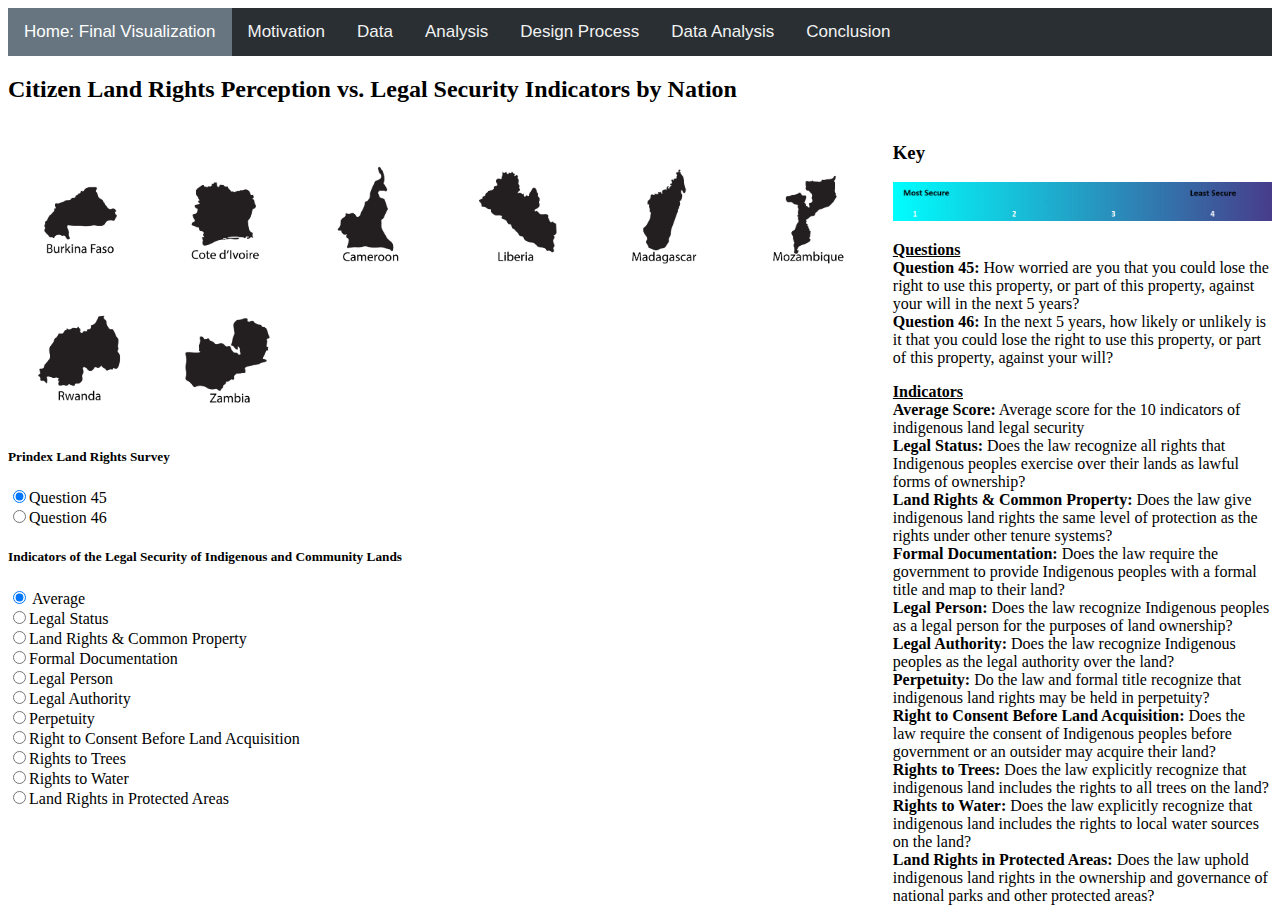
==== index.html @ 5ed0551d "moved color spectrum to top of key" ====
<!DOCTYPE html>
<html>

<head>
  <title> DS 4200 LTRI Visualization </title>
  <link rel="stylesheet" type="text/css" href="countries.css">

  <script src='https://d3js.org/d3.v4.min.js'> </script>
</head>

<body>
  <div class="topnav">
    <a class="active" href="#home">Home: Final Visualization</a>
    <a href="./motivation.html"> Motivation</a>
    <a href="./data.html">Data</a>
    <a href="./task.html">Analysis</a>
    <a href="./designProcess.html">Design Process </a>
    <a href="./dataAnalysis.html">Data Analysis</a>
    <a href="./conclusion.html">Conclusion</a>
  </div>

  <h2>Citizen Land Rights Perception vs. Legal Security Indicators by Nation</h2>




  <div id="violin" class = "violin"></div>
  <script src='violin.js'></script>

<div class = "key">
  <h3> Key </h3>

  <img src = "./LabeledCountries/colorspectrum.PNG"> </img>
  <p>
    <b> <u> Questions </u></b> <br>

    <b>Question 45: </b>How worried are you that you could lose the right to use this property, or part of this property, against your will in the
    next 5 years? <br>

  <b>  Question 46: </b>In the next 5 years, how likely or unlikely is it that you could lose the right to use this property, or part of this property, against your will?
    </p>

    <p>
    <b> <u>Indicators </u> </b> <br>
    <b>Average Score:</b> Average score for the 10 indicators of indigenous land legal security <br>

  <b>  Legal Status: </b> Does the law recognize all rights that Indigenous peoples exercise over their lands as lawful forms of ownership?<br>

  <b>  Land Rights & Common Property: </b>Does the law give indigenous land rights the same level of protection as the rights under other tenure systems?<br>

  <b>  Formal Documentation: </b>Does the law require the government to provide Indigenous peoples with a formal title and map to their land?<br>

  <b>  Legal Person: </b>Does the law recognize Indigenous peoples as a legal person for the purposes of land ownership?<br>

  <b>  Legal Authority: </b>Does the law recognize Indigenous peoples as the legal authority over the land?<br>

  <b>  Perpetuity: </b>Do the law and formal title recognize that indigenous land rights may be held in perpetuity?<br>

  <b>  Right to Consent Before Land Acquisition:</b> Does the law require the consent of Indigenous peoples before government or an outsider may acquire their land?<br>

  <b>  Rights to Trees:</b> Does the law explicitly recognize that indigenous land includes the rights to all trees on the land?<br>

<b>    Rights to Water:</b> Does the law explicitly recognize that indigenous land includes the rights to local water sources on the land?<br>

  <b>  Land Rights in Protected Areas: </b>Does the law uphold indigenous land rights in the ownership and governance of national parks and other protected areas?<br>
    </p>

</div>





  <div bigWrapper style="padding-top: 20px;">

    <div class="sidenav">
      <li><input type="checkbox" class="countryCheck" id="Burkina Faso" />
        <label for="Burkina Faso"><img src="./LabeledCountries/BurkinaFaso.png" /></label>
      </li>
      <li><input type="checkbox" class="countryCheck" id="Cote d'Ivoire" />
        <label for="Cote d'Ivoire"><img src="./LabeledCountries/Coted_Ivoire.png" /></label>
      </li>
      <li><input type="checkbox" class="countryCheck" id="Cameroon" />
        <label for="Cameroon"><img src="./LabeledCountries/Cameroon.png" /></label>
      </li>
      <li><input type="checkbox" class="countryCheck" id="Liberia" />
        <label for="Liberia"><img src="./LabeledCountries/Liberia.png" /></label>
      </li>
      <li><input type="checkbox" class="countryCheck" id="Madagascar" />
        <label for="Madagascar"><img src="./LabeledCountries/Madagascar.png" /></label>
      </li>
      <li><input type="checkbox" class="countryCheck" id="Mozambique" />
        <label for="Mozambique"><img src="./LabeledCountries/Mozambique.png" /></label>
      </li>
      <li><input type="checkbox" class="countryCheck" id="Rwanda" />
        <label for="Rwanda"><img src="./LabeledCountries/Rwanda.png" /></label>
      </li>
      <li><input type="checkbox" class="countryCheck" id="Zambia" />
        <label for="Zambia"><img src="./LabeledCountries/Zambia.png" /></label>
      </li>

    </div>

    <div id='questionBox'>
      <h5>Prindex Land Rights Survey</h5>
      <form id="questions">
        <input type='radio' id="q45" name="mode" checked>Question 45<br>
        <input type='radio' id="q46" name="mode">Question 46<br>
      </form>
    </div>

  </div>

  <!-- content -->
  <div id='indicatorBox'>
    <h5>Indicators of the Legal Security of Indigenous and Community Lands</h5>
    <form id="indicators">
      <input type='radio' id="Avg_Scr" name="mode" checked> Average<br>
      <input type='radio' id="I1_Scr" name="mode">Legal Status<br>
      <input type='radio' id="I2_Scr" name="mode">Land Rights & Common Property<br>
      <input type='radio' id="I3_Scr" name="mode">Formal Documentation<br>
      <input type='radio' id="I4_Scr" name="mode">Legal Person<br>
      <input type='radio' id="I5_Scr" name="mode">Legal Authority<br>
      <input type='radio' id="I6_Scr" name="mode">Perpetuity<br>
      <input type='radio' id="I7_Scr" name="mode">Right to Consent Before Land Acquisition<br>
      <input type='radio' id="I8_Scr" name="mode">Rights to Trees<br>
      <input type='radio' id="I9_Scr" name="mode">Rights to Water<br>
      <input type='radio' id="I10_Scr" name="mode">Land Rights in Protected Areas<br><br>
    </form>
  </div>

  </div>



</body>

</html>
---- countries.css ----
/* Some CSS inspired by: https://stackoverflow.com/questions/30663562/use-images-like-checkboxes */

.topnav {
  background-color: #292F33;
  overflow: hidden;
}

.topnav a {
  float: left;
  color: #f2f2f2;
  font-family: sans-serif;
  text-align: center;
  padding: 14px 16px;
  text-decoration: none;
  font-size: 17px;
}

.topnav a:hover {
  background-color: #CCD6DD;
  color: black;
}

.topnav a.active {
  background-color: #66757F;
  color: white;
}

.indicatorBox {
  width: 40%;
}

.questionBox {
  width: 40%;
}

.sidenav ul {
  list-style-type: none;
}

.sidenav li {
  display: inline-block;
}

.sidenav .countryCheck {
  display: none;
}

.sidenav label {
  border: 1px solid #fff;
  padding: 10px;
  display: block;
  position: relative;
  margin: 10px;
  cursor: pointer;
}

.sidenav label:before {
  background-color: white;
  color: white;
  content: " ";
  display: block;
  border-radius: 50%;
  border: 1px solid grey;
  position: absolute;
  top: -5px;
  left: -5px;
  width: 25px;
  height: 25px;
  text-align: center;
  line-height: 28px;
  transition-duration: 0.4s;
  transform: scale(0);
}

.sidenav label img {
  height: 100px;
  width: 100px;
  transition-duration: 0.2s;
  transform-origin: 50% 50%;
  vertical-align: top;
}

:checked + label {
  border-color: #ddd;
}

:checked + label:before {
  content: "✓";
  background-color: grey;
  transform: scale(1);
}


.key img {
  width: 100%;
}

.key {
  float: right;
  width: 30%;
  height: 550px;
}

.violin {
  float: left;
}



:checked + label img {
  transform: scale(0.9);
  box-shadow: 0 0 5px #333;
  z-index: -1;
}
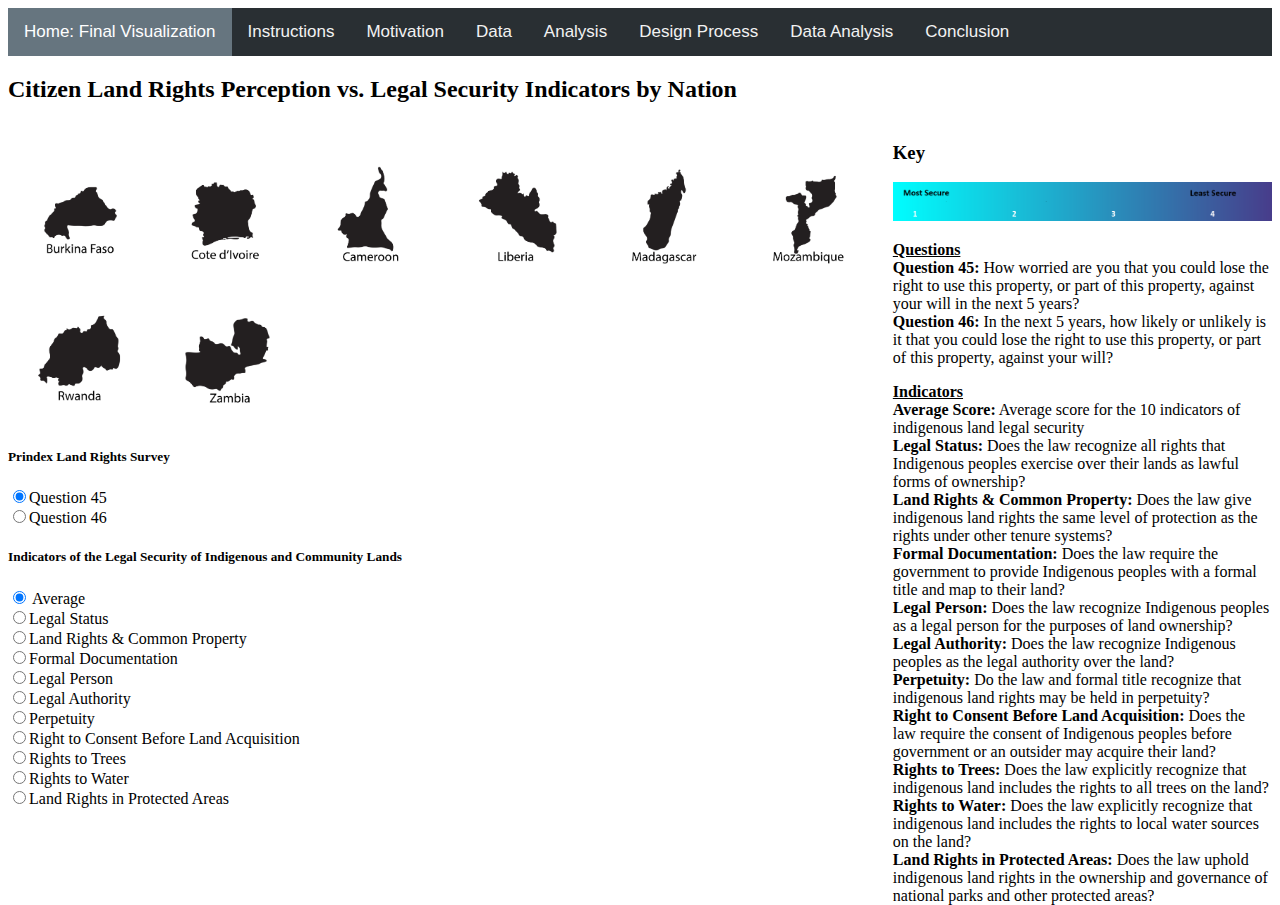
==== commit 3c859959: "adding instructions top nav" ====
--- a/index.html
+++ b/index.html
@@ -11,6 +11,7 @@
 <body>
   <div class="topnav">
     <a class="active" href="#home">Home: Final Visualization</a>
+    <a href="./instructions.html"> Instructions </a>
     <a href="./motivation.html"> Motivation</a>
     <a href="./data.html">Data</a>
     <a href="./task.html">Analysis</a>
@@ -29,8 +30,9 @@
 
 <div class = "key">
   <h3> Key </h3>
+  <img src = "./LabeledCountries/colorspectrum.PNG"> </img>
+  
 
-  <img src = "./LabeledCountries/colorspectrum.PNG"> </img>
   <p>
     <b> <u> Questions </u></b> <br>
 
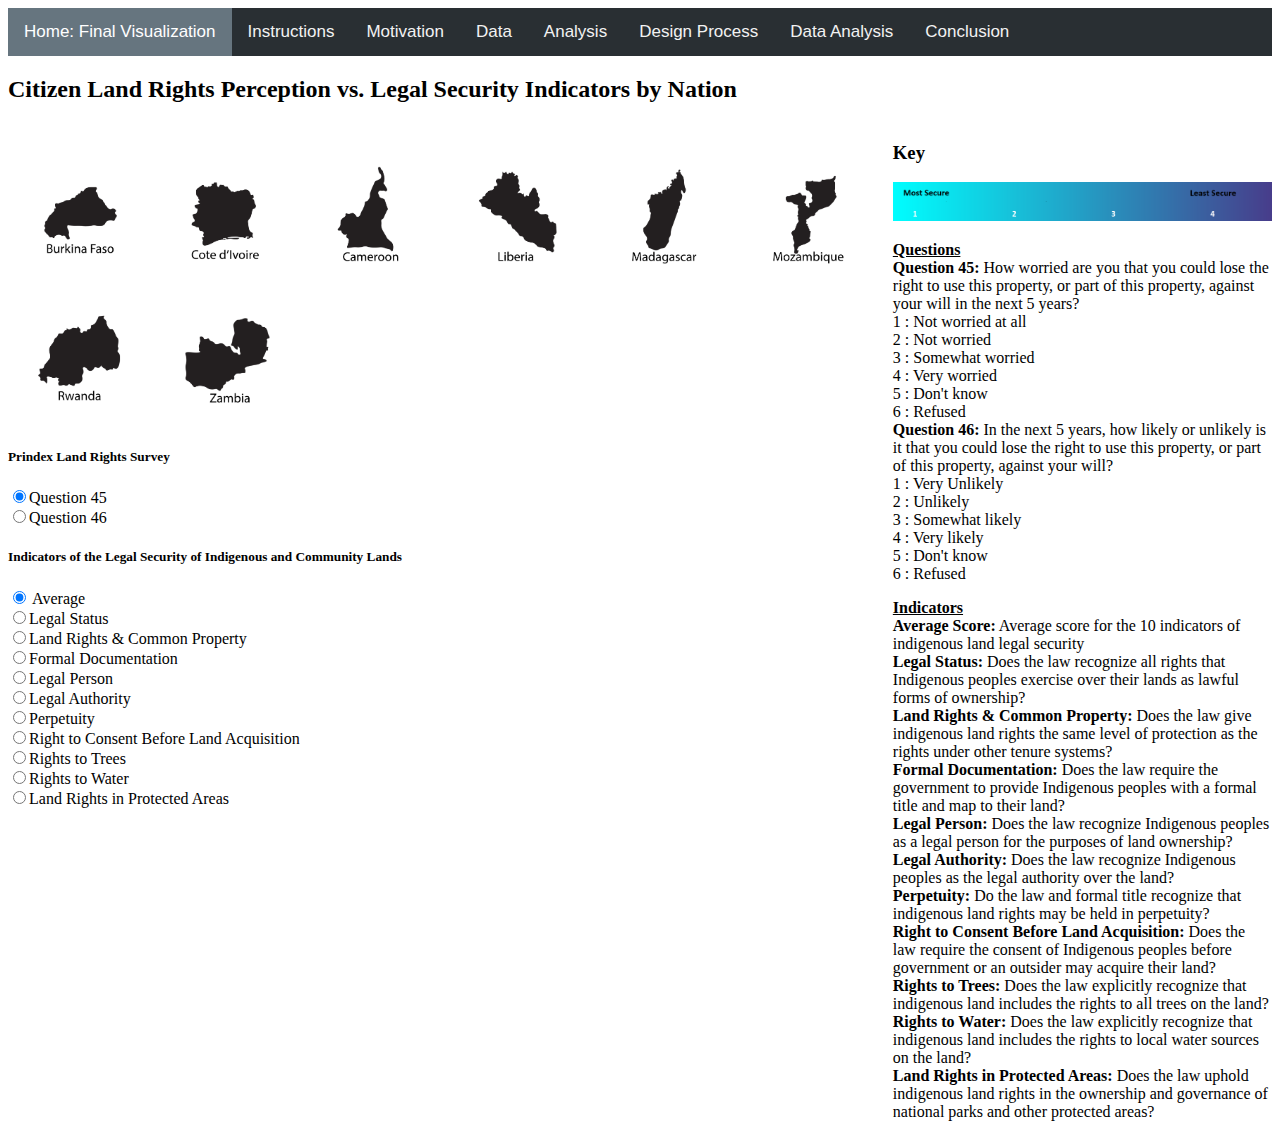
==== commit 6b021350: "add responses meaning to questions in the key" ====
--- a/index.html
+++ b/index.html
@@ -36,12 +36,23 @@
   <p>
     <b> <u> Questions </u></b> <br>
 
-    <b>Question 45: </b>How worried are you that you could lose the right to use this property, or part of this property, against your will in the
-    next 5 years? <br>
+    <b>Question 45: </b>How worried are you that you could lose the right to use this property, or part of this property, against your will in the next 5 years? <br>
+    1 : Not worried at all <br>
+    2 : Not worried<br>
+    3 : Somewhat worried<br>
+    4 : Very worried<br>
+    5 : Don't know<br>
+    6 : Refused<br>
 
-  <b>  Question 46: </b>In the next 5 years, how likely or unlikely is it that you could lose the right to use this property, or part of this property, against your will?
+  <b>  Question 46: </b>In the next 5 years, how likely or unlikely is it that you could lose the right to use this property, or part of this property, against your will? <br>
+    
+    1 : Very Unlikely<br>
+    2 : Unlikely<br>
+    3 : Somewhat likely<br>
+    4 : Very likely<br>
+    5 : Don't know<br>
+    6 : Refused<br>
     </p>
-
     <p>
     <b> <u>Indicators </u> </b> <br>
     <b>Average Score:</b> Average score for the 10 indicators of indigenous land legal security <br>
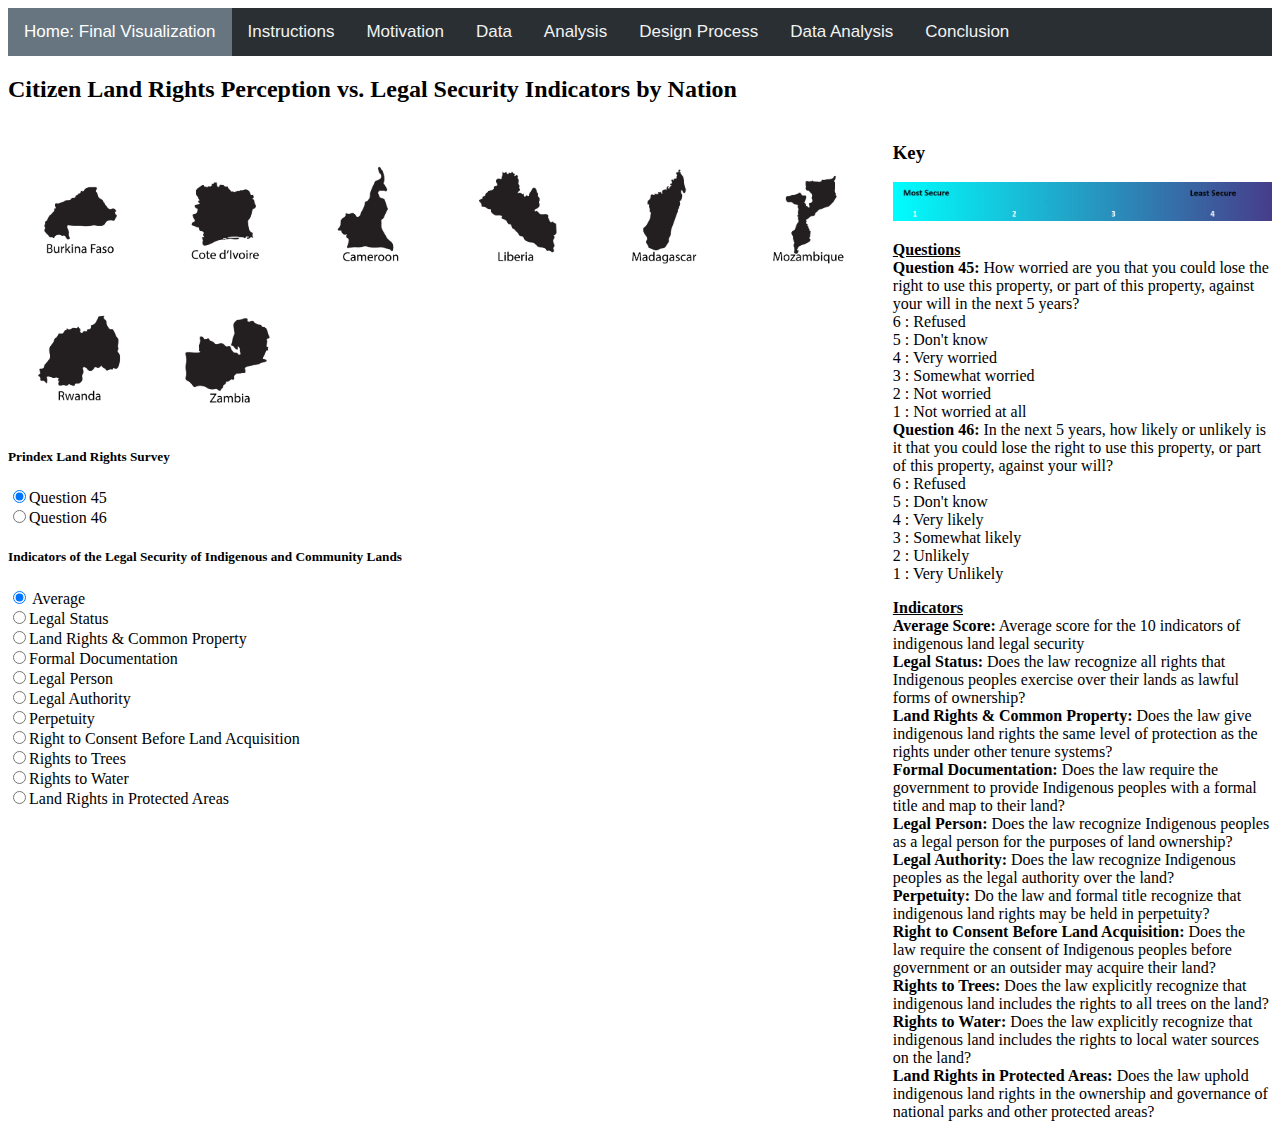
==== commit 6d0c7e46: "reversed scale order" ====
--- a/index.html
+++ b/index.html
@@ -25,60 +25,71 @@
 
 
 
-  <div id="violin" class = "violin"></div>
+  <div id="violin" class="violin"></div>
   <script src='violin.js'></script>
 
-<div class = "key">
-  <h3> Key </h3>
-  <img src = "./LabeledCountries/colorspectrum.PNG"> </img>
-  
+  <div class="key">
+    <h3> Key </h3>
+    <img src="./LabeledCountries/colorspectrum.PNG"> </img>
 
-  <p>
-    <b> <u> Questions </u></b> <br>
 
-    <b>Question 45: </b>How worried are you that you could lose the right to use this property, or part of this property, against your will in the next 5 years? <br>
-    1 : Not worried at all <br>
-    2 : Not worried<br>
-    3 : Somewhat worried<br>
-    4 : Very worried<br>
-    5 : Don't know<br>
-    6 : Refused<br>
+    <p>
+      <b> <u> Questions </u></b> <br>
 
-  <b>  Question 46: </b>In the next 5 years, how likely or unlikely is it that you could lose the right to use this property, or part of this property, against your will? <br>
-    
-    1 : Very Unlikely<br>
-    2 : Unlikely<br>
-    3 : Somewhat likely<br>
-    4 : Very likely<br>
-    5 : Don't know<br>
-    6 : Refused<br>
+      <b>Question 45: </b>How worried are you that you could lose the right to use this property, or part of this
+      property, against your will in the next 5 years? <br>
+      6 : Refused<br>
+      5 : Don't know<br>
+      4 : Very worried<br>
+      3 : Somewhat worried<br>
+      2 : Not worried<br>
+      1 : Not worried at all <br>
+
+      <b> Question 46: </b>In the next 5 years, how likely or unlikely is it that you could lose the right to use this
+      property, or part of this property, against your will? <br>
+
+      6 : Refused<br>
+      5 : Don't know<br>
+      4 : Very likely<br>
+      3 : Somewhat likely<br>
+      2 : Unlikely<br>
+      1 : Very Unlikely<br>
     </p>
     <p>
-    <b> <u>Indicators </u> </b> <br>
-    <b>Average Score:</b> Average score for the 10 indicators of indigenous land legal security <br>
+      <b> <u>Indicators </u> </b> <br>
+      <b>Average Score:</b> Average score for the 10 indicators of indigenous land legal security <br>
 
-  <b>  Legal Status: </b> Does the law recognize all rights that Indigenous peoples exercise over their lands as lawful forms of ownership?<br>
+      <b> Legal Status: </b> Does the law recognize all rights that Indigenous peoples exercise over their lands as
+      lawful forms of ownership?<br>
 
-  <b>  Land Rights & Common Property: </b>Does the law give indigenous land rights the same level of protection as the rights under other tenure systems?<br>
+      <b> Land Rights & Common Property: </b>Does the law give indigenous land rights the same level of protection as
+      the rights under other tenure systems?<br>
 
-  <b>  Formal Documentation: </b>Does the law require the government to provide Indigenous peoples with a formal title and map to their land?<br>
+      <b> Formal Documentation: </b>Does the law require the government to provide Indigenous peoples with a formal
+      title and map to their land?<br>
 
-  <b>  Legal Person: </b>Does the law recognize Indigenous peoples as a legal person for the purposes of land ownership?<br>
+      <b> Legal Person: </b>Does the law recognize Indigenous peoples as a legal person for the purposes of land
+      ownership?<br>
 
-  <b>  Legal Authority: </b>Does the law recognize Indigenous peoples as the legal authority over the land?<br>
+      <b> Legal Authority: </b>Does the law recognize Indigenous peoples as the legal authority over the land?<br>
 
-  <b>  Perpetuity: </b>Do the law and formal title recognize that indigenous land rights may be held in perpetuity?<br>
+      <b> Perpetuity: </b>Do the law and formal title recognize that indigenous land rights may be held in
+      perpetuity?<br>
 
-  <b>  Right to Consent Before Land Acquisition:</b> Does the law require the consent of Indigenous peoples before government or an outsider may acquire their land?<br>
+      <b> Right to Consent Before Land Acquisition:</b> Does the law require the consent of Indigenous peoples before
+      government or an outsider may acquire their land?<br>
 
-  <b>  Rights to Trees:</b> Does the law explicitly recognize that indigenous land includes the rights to all trees on the land?<br>
+      <b> Rights to Trees:</b> Does the law explicitly recognize that indigenous land includes the rights to all trees
+      on the land?<br>
 
-<b>    Rights to Water:</b> Does the law explicitly recognize that indigenous land includes the rights to local water sources on the land?<br>
+      <b> Rights to Water:</b> Does the law explicitly recognize that indigenous land includes the rights to local water
+      sources on the land?<br>
 
-  <b>  Land Rights in Protected Areas: </b>Does the law uphold indigenous land rights in the ownership and governance of national parks and other protected areas?<br>
+      <b> Land Rights in Protected Areas: </b>Does the law uphold indigenous land rights in the ownership and governance
+      of national parks and other protected areas?<br>
     </p>
 
-</div>
+  </div>
 
 
 
@@ -148,4 +159,4 @@
 
 </body>
 
-</html>
+</html>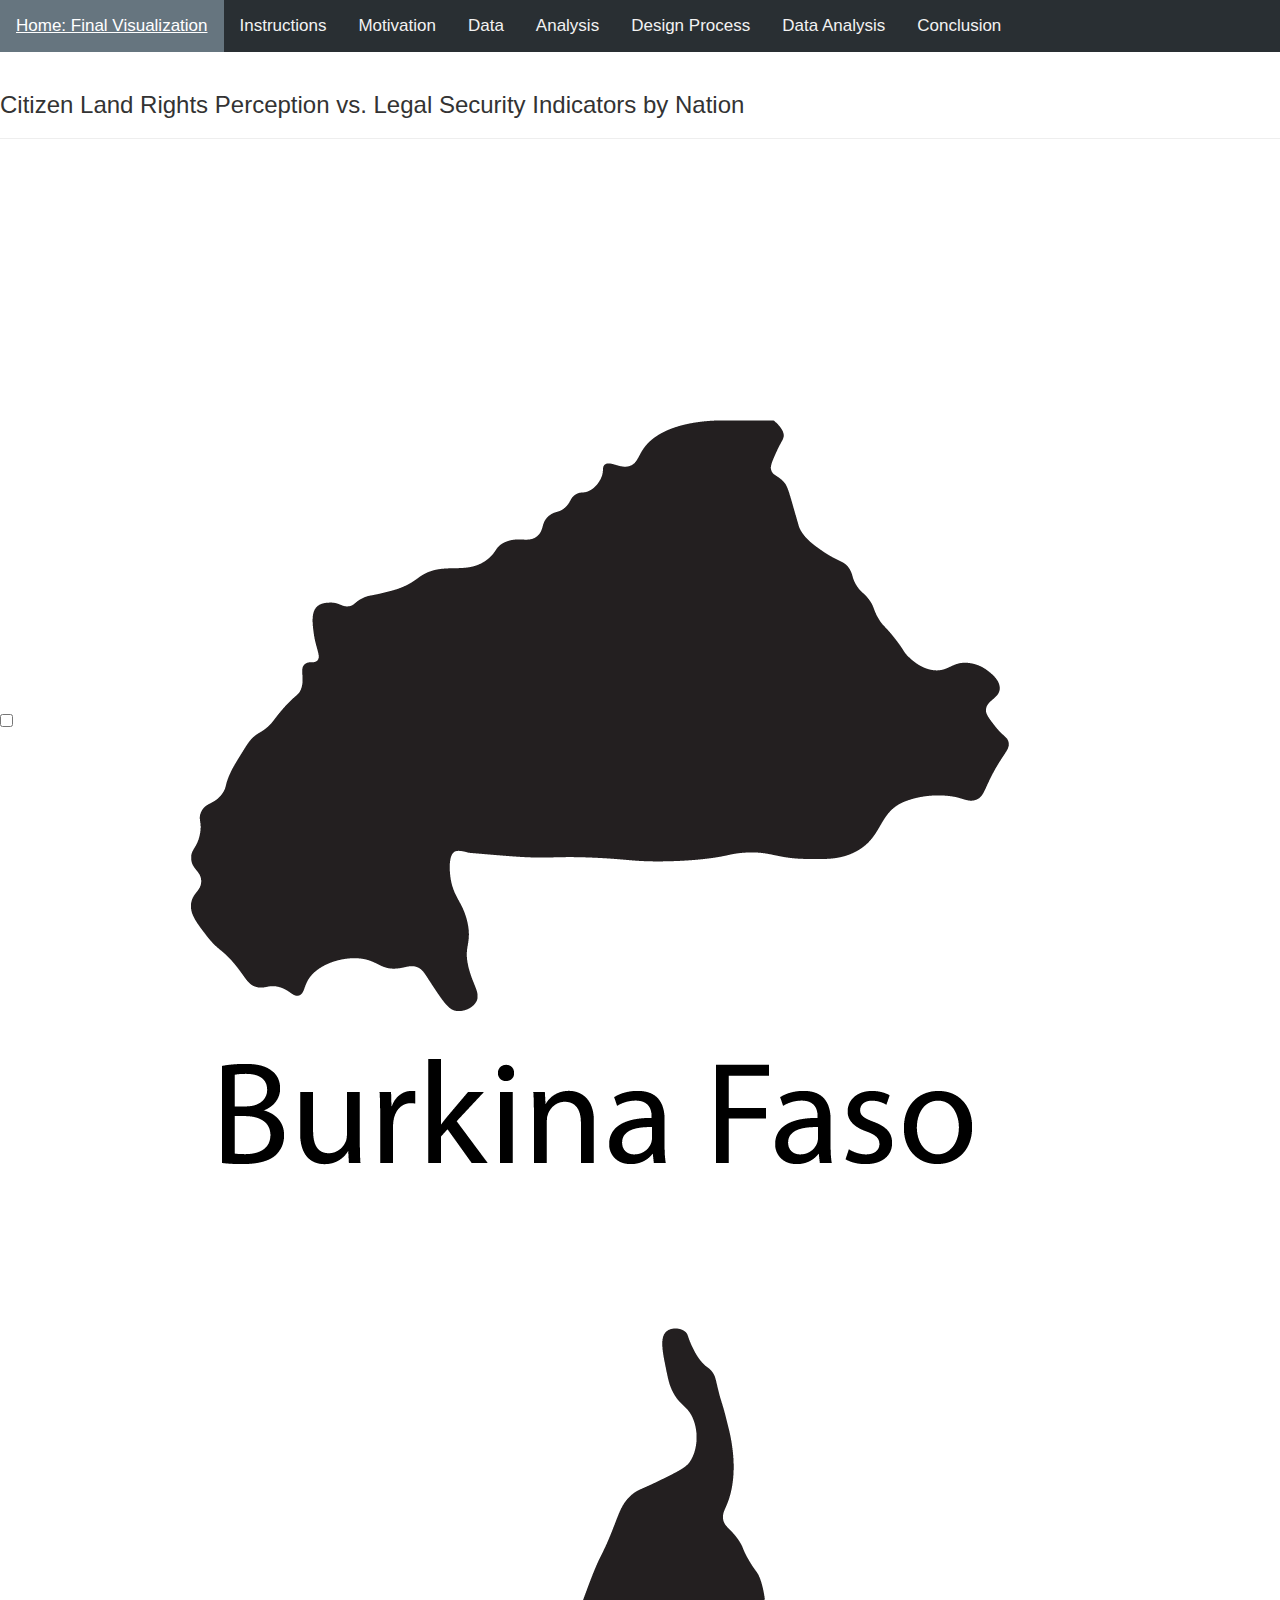
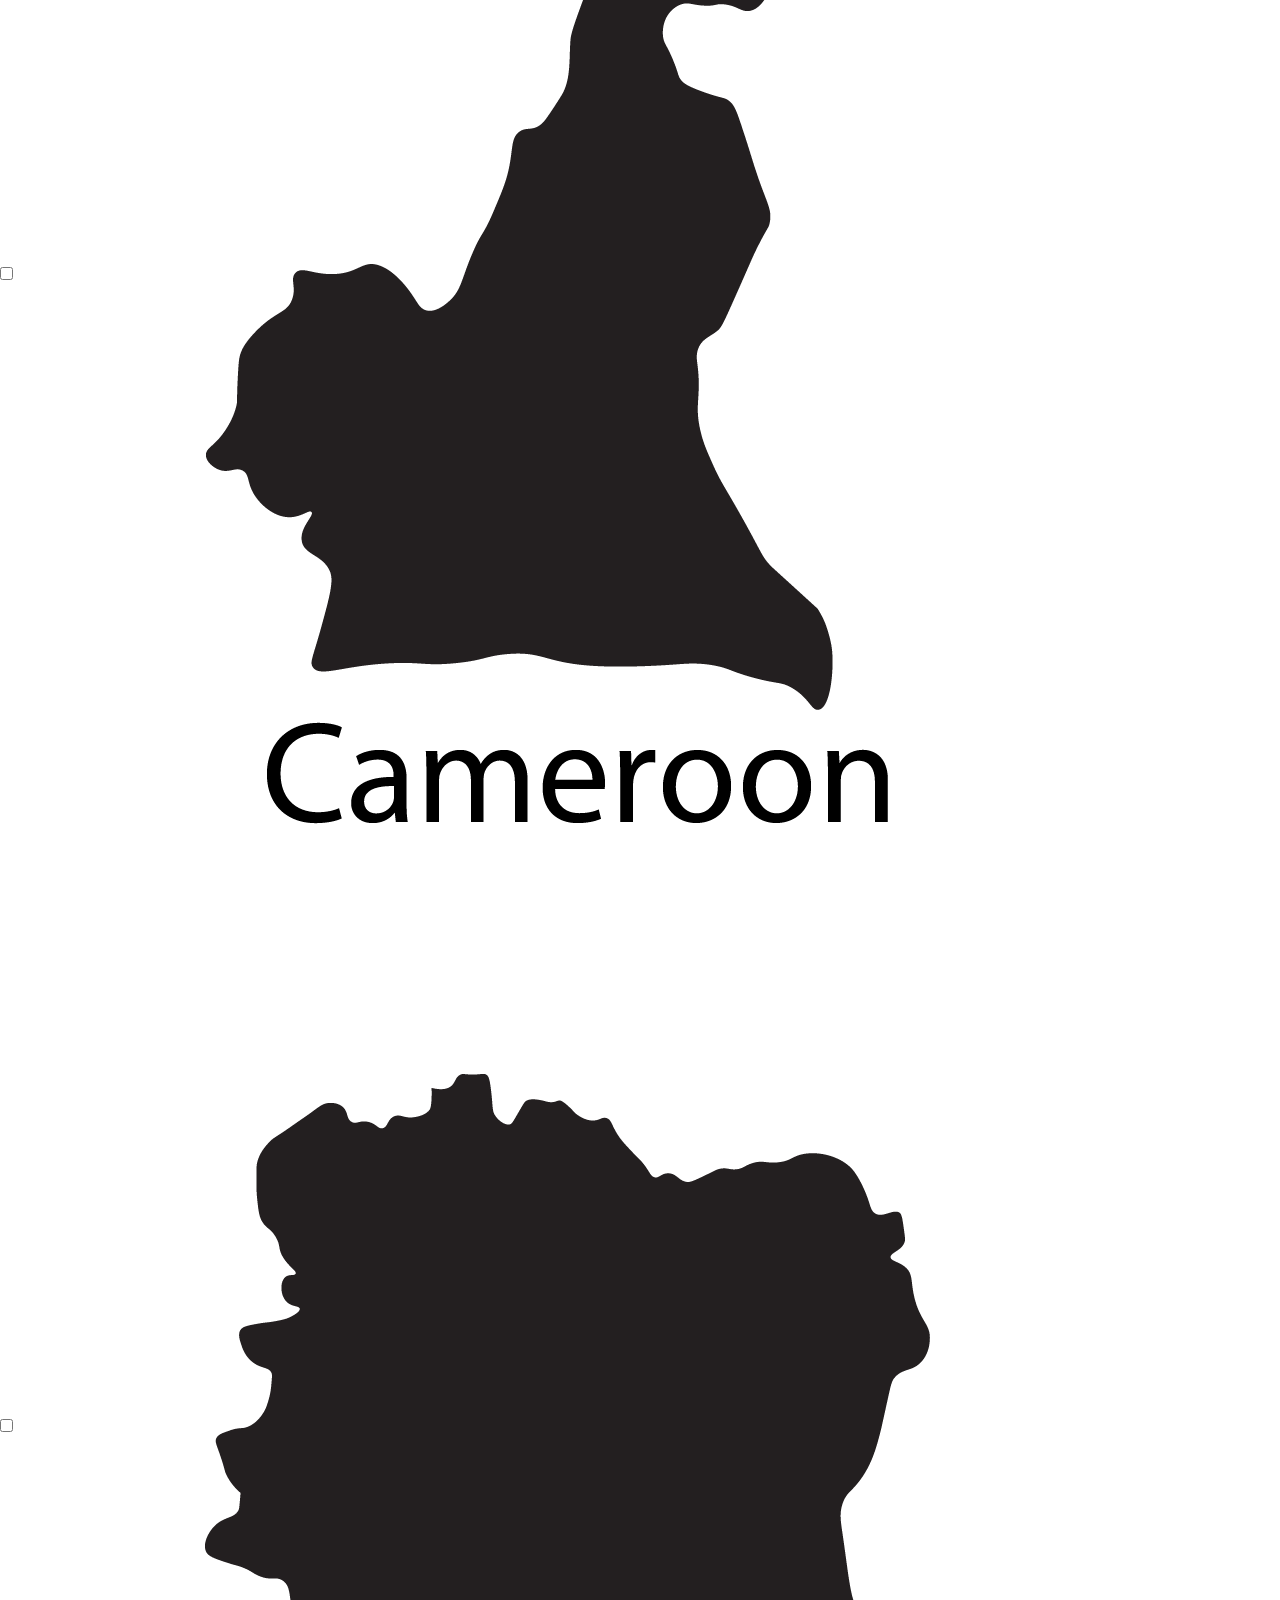
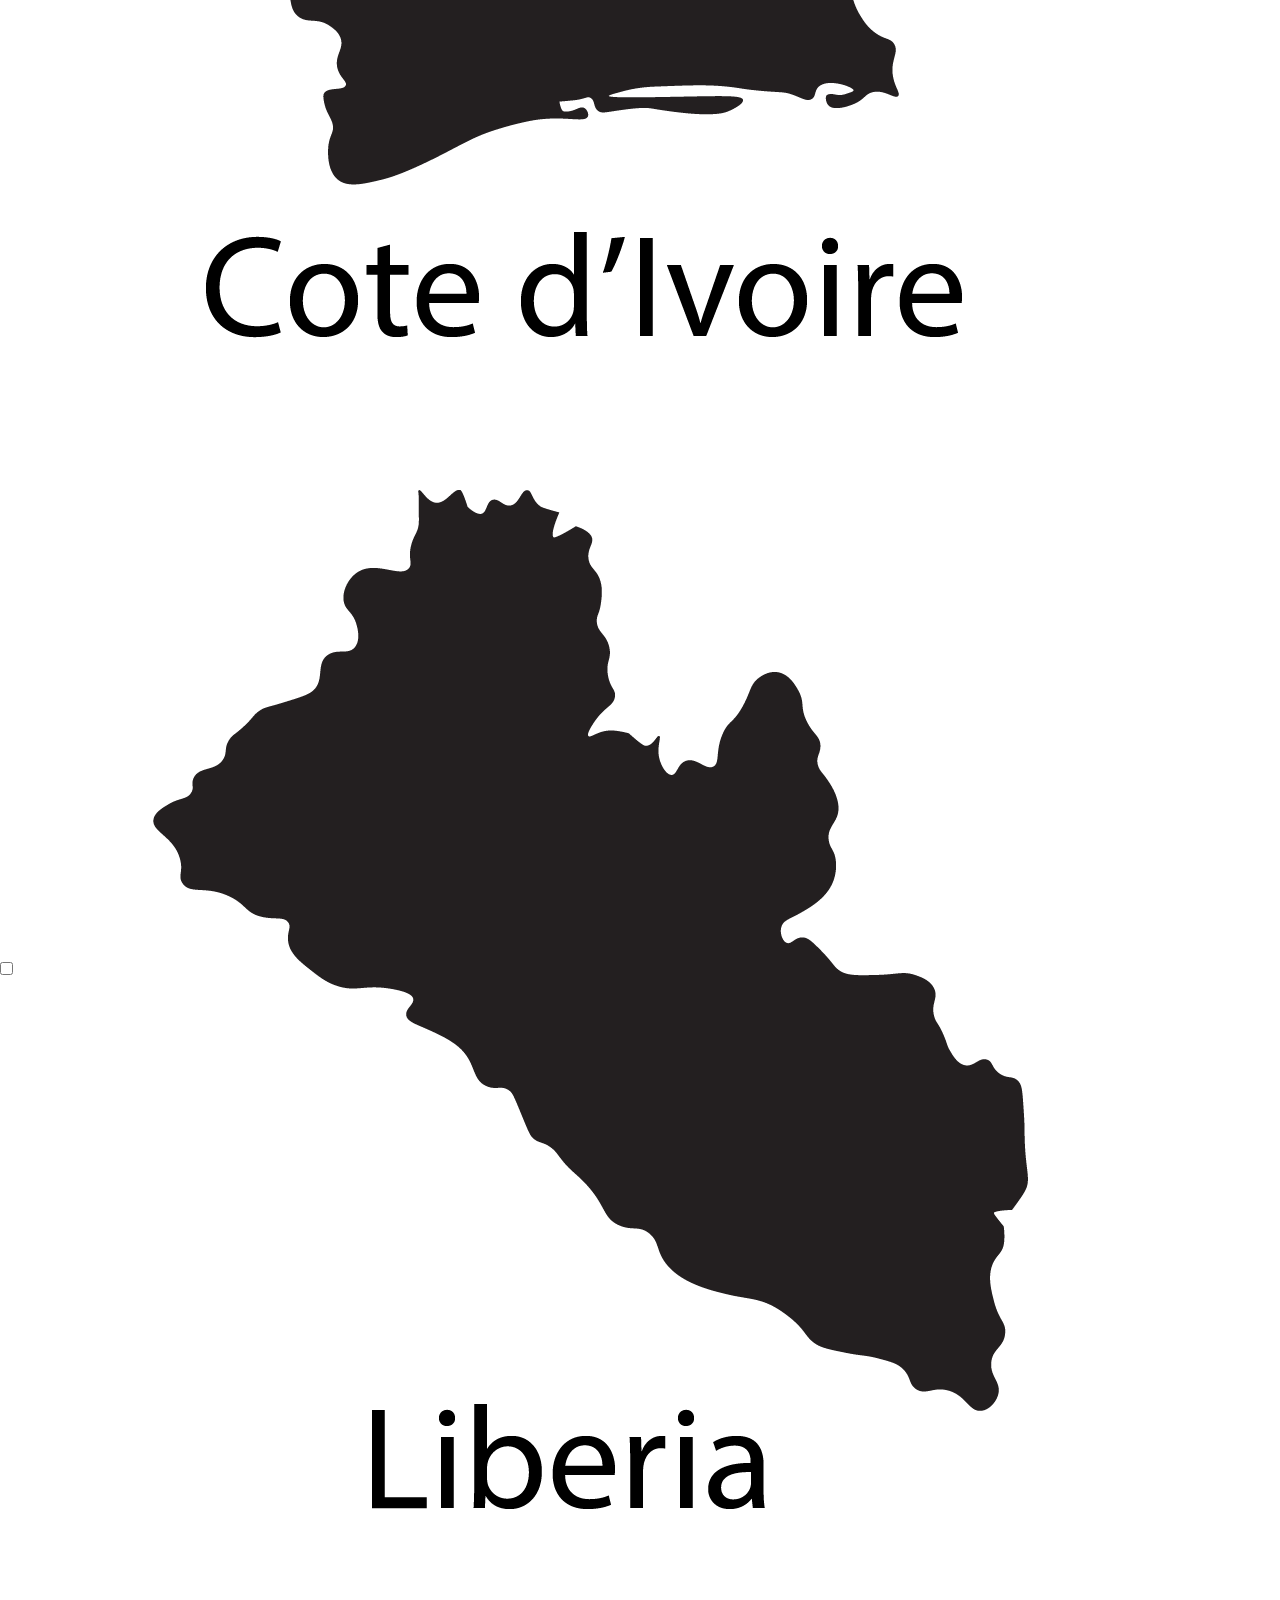
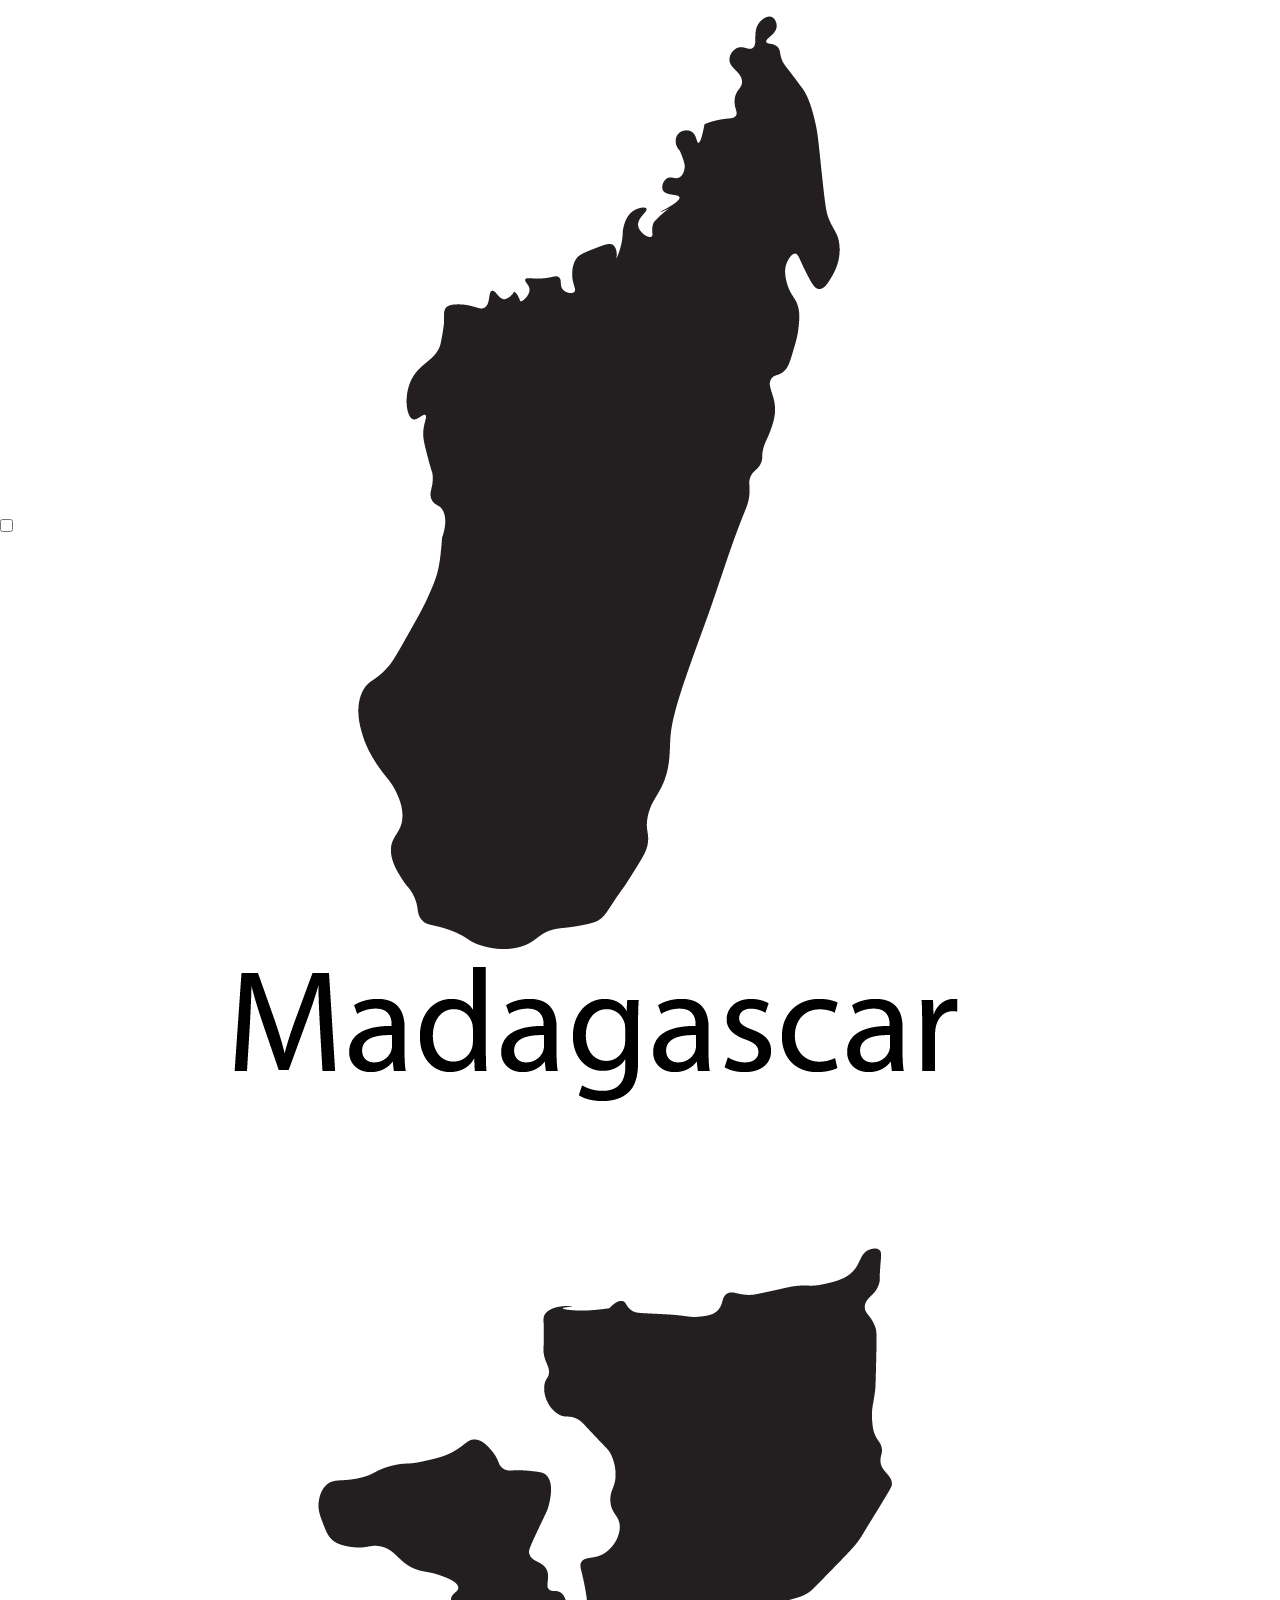
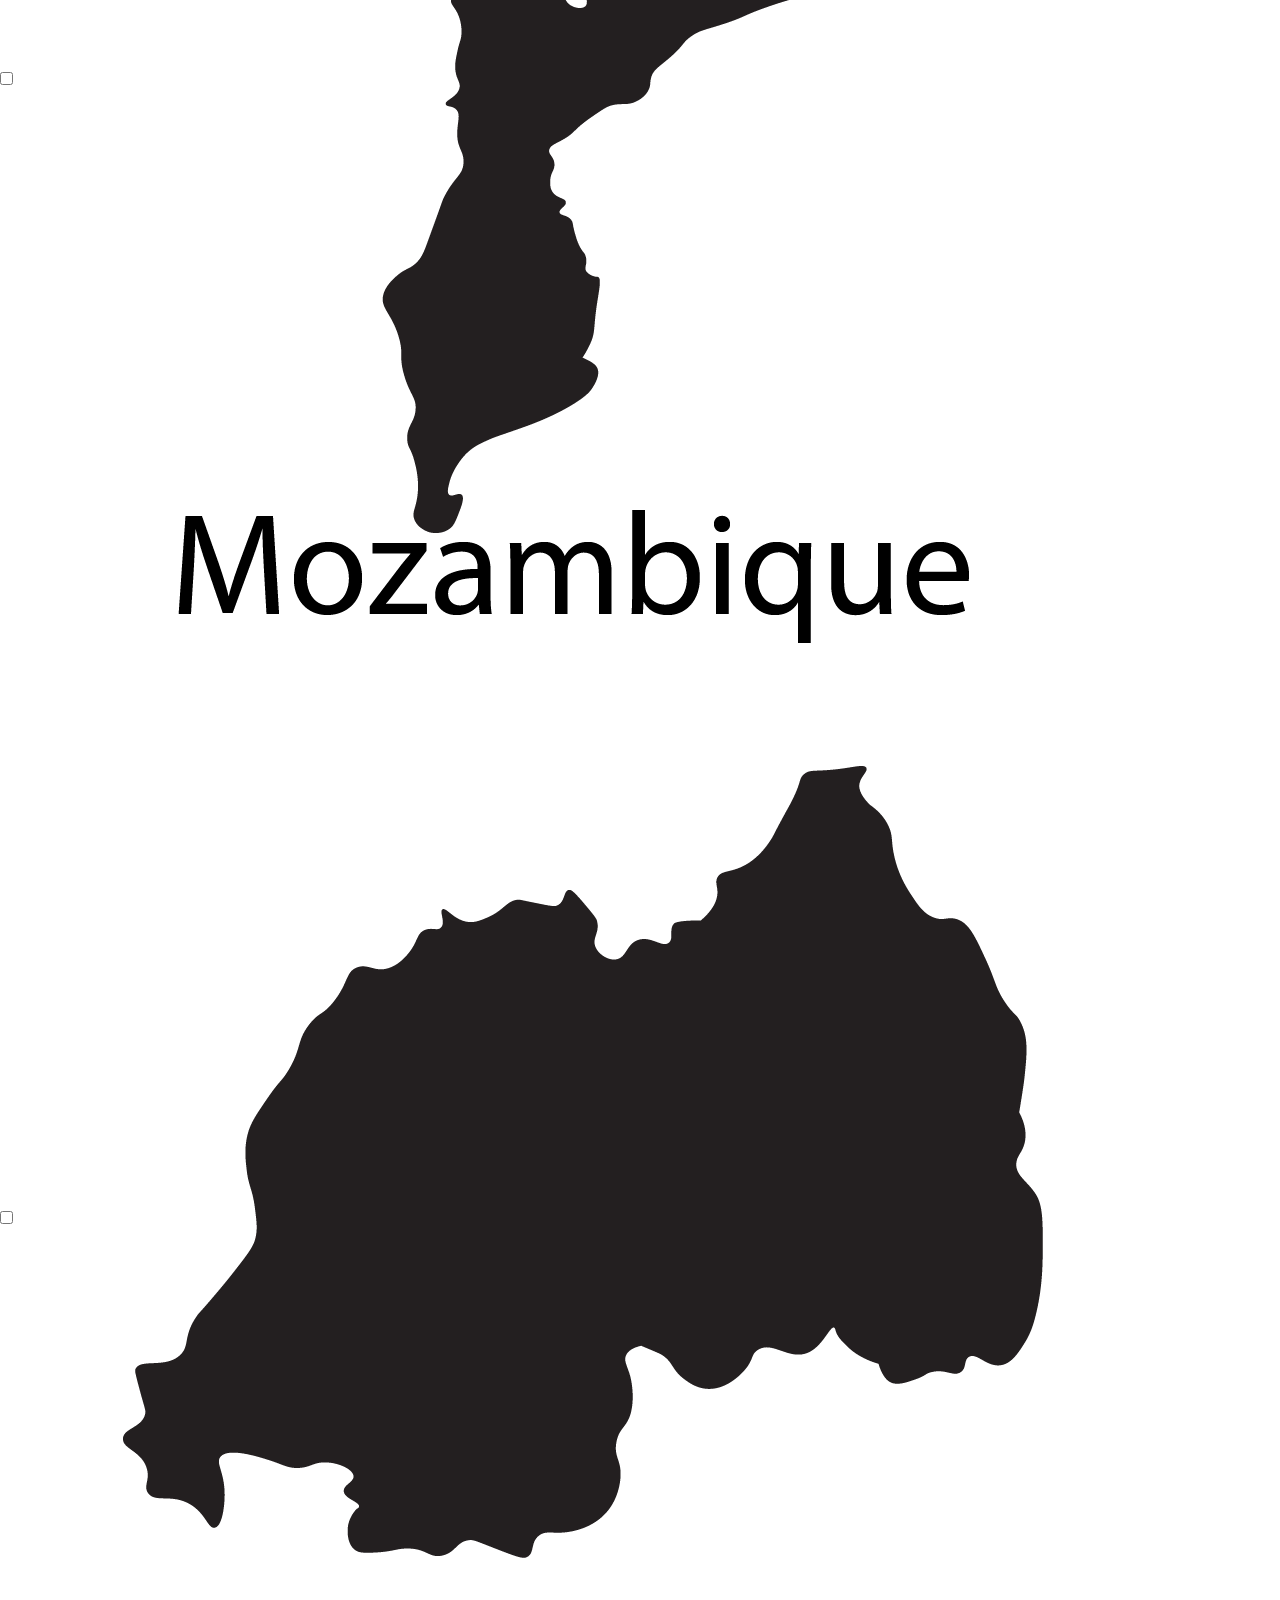
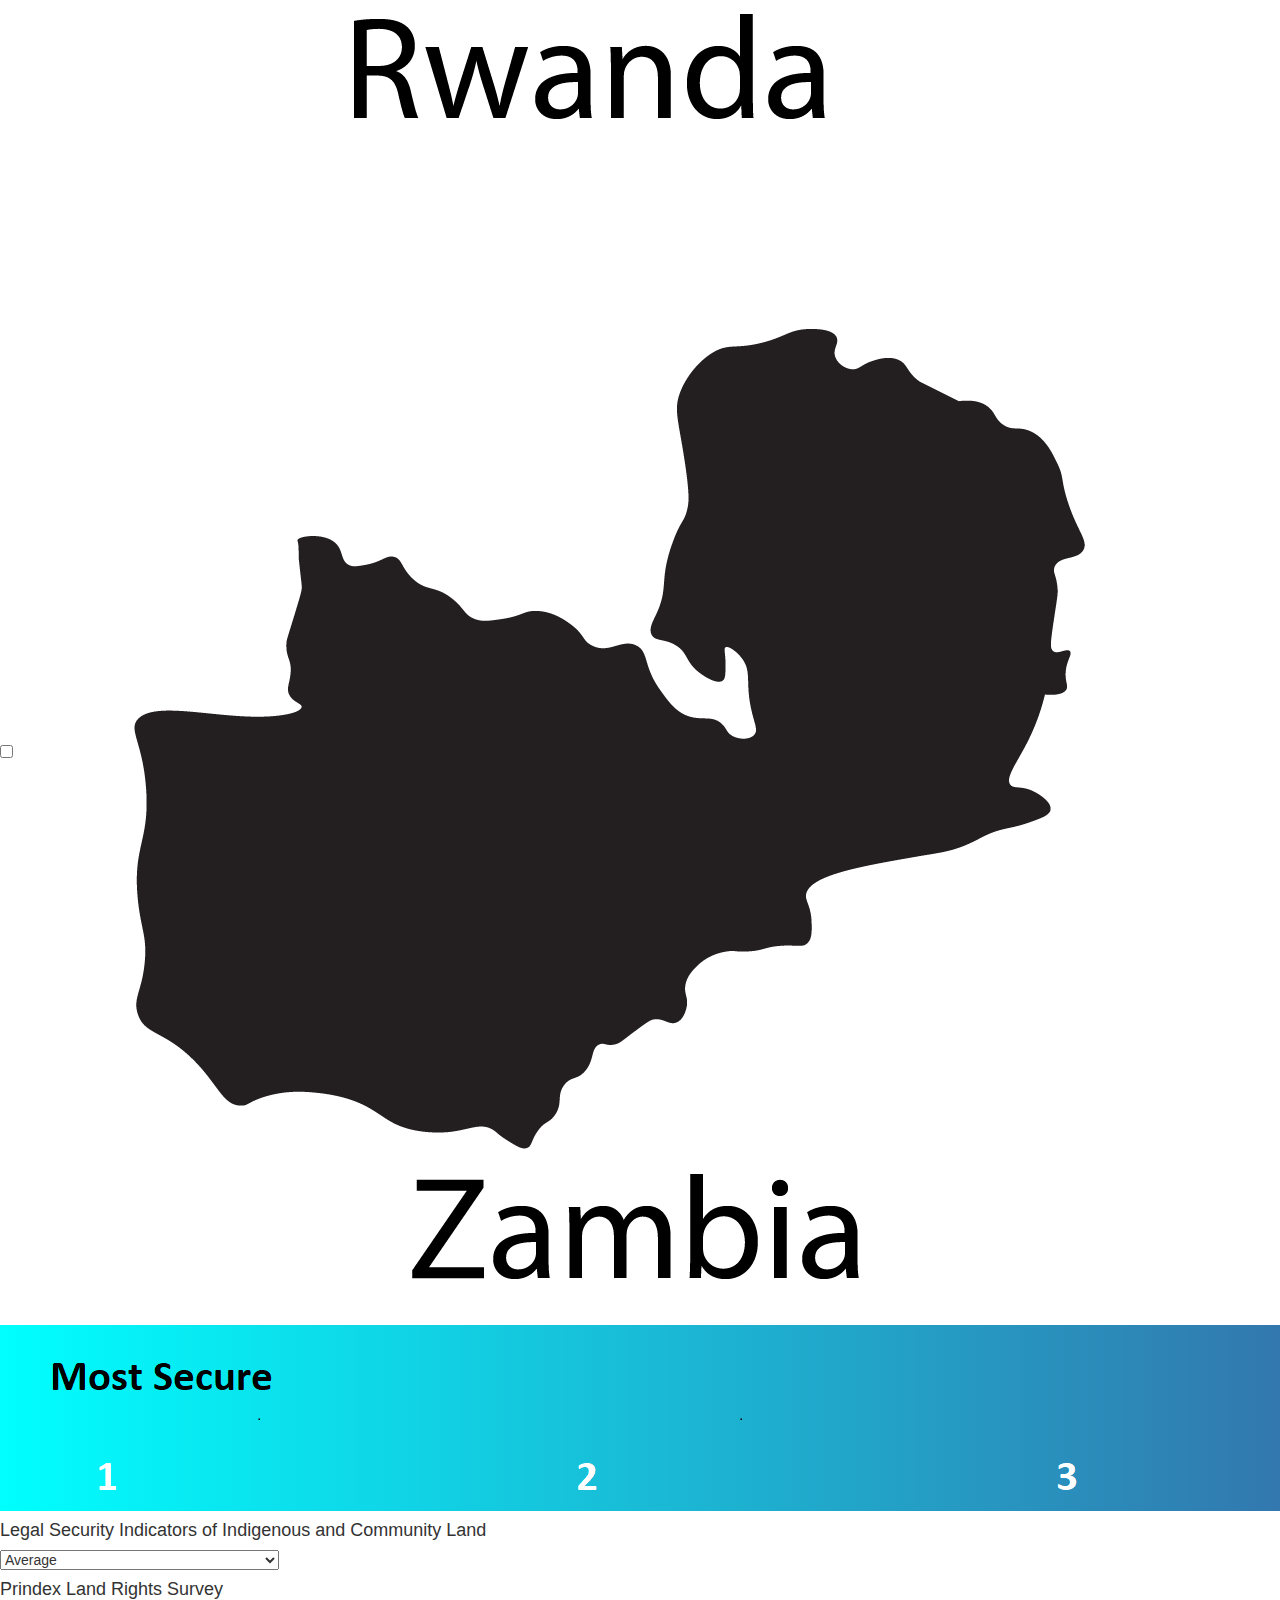
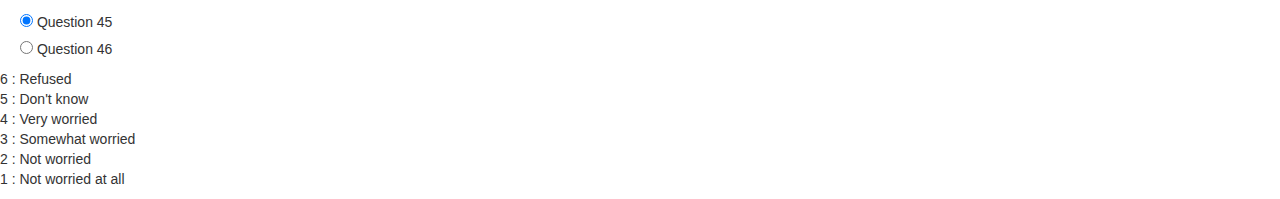
==== commit 290eac0d: "added bootstrap to project, dropdown menu for indicator selection" ====
--- a/index.html
+++ b/index.html
@@ -3,8 +3,18 @@
 
 <head>
   <title> DS 4200 LTRI Visualization </title>
+  <!-- CSS -->
   <link rel="stylesheet" type="text/css" href="countries.css">
+  <link rel="stylesheet" href="https://maxcdn.bootstrapcdn.com/bootstrap/3.4.0/css/bootstrap.min.css">
 
+  <!-- jQuery library -->
+  <script src="https://ajax.googleapis.com/ajax/libs/jquery/3.3.1/jquery.min.js"></script>
+  <!-- Popper JS -->
+  <script src="https://cdnjs.cloudflare.com/ajax/libs/popper.js/1.14.7/umd/popper.min.js"></script>
+  <!-- Latest compiled JavaScript -->
+  <script src="https://maxcdn.bootstrapcdn.com/bootstrap/4.3.1/js/bootstrap.min.js"></script>
+
+  <!-- D3 dependency -->
   <script src='https://d3js.org/d3.v4.min.js'> </script>
 </head>
 
@@ -20,92 +30,23 @@
     <a href="./conclusion.html">Conclusion</a>
   </div>
 
-  <h2>Citizen Land Rights Perception vs. Legal Security Indicators by Nation</h2>
-
-
-
-
-  <div id="violin" class="violin"></div>
-  <script src='violin.js'></script>
-
-  <div class="key">
-    <h3> Key </h3>
-    <img src="./LabeledCountries/colorspectrum.PNG"> </img>
-
-
-    <p>
-      <b> <u> Questions </u></b> <br>
-
-      <b>Question 45: </b>How worried are you that you could lose the right to use this property, or part of this
-      property, against your will in the next 5 years? <br>
-      6 : Refused<br>
-      5 : Don't know<br>
-      4 : Very worried<br>
-      3 : Somewhat worried<br>
-      2 : Not worried<br>
-      1 : Not worried at all <br>
-
-      <b> Question 46: </b>In the next 5 years, how likely or unlikely is it that you could lose the right to use this
-      property, or part of this property, against your will? <br>
-
-      6 : Refused<br>
-      5 : Don't know<br>
-      4 : Very likely<br>
-      3 : Somewhat likely<br>
-      2 : Unlikely<br>
-      1 : Very Unlikely<br>
-    </p>
-    <p>
-      <b> <u>Indicators </u> </b> <br>
-      <b>Average Score:</b> Average score for the 10 indicators of indigenous land legal security <br>
-
-      <b> Legal Status: </b> Does the law recognize all rights that Indigenous peoples exercise over their lands as
-      lawful forms of ownership?<br>
-
-      <b> Land Rights & Common Property: </b>Does the law give indigenous land rights the same level of protection as
-      the rights under other tenure systems?<br>
-
-      <b> Formal Documentation: </b>Does the law require the government to provide Indigenous peoples with a formal
-      title and map to their land?<br>
-
-      <b> Legal Person: </b>Does the law recognize Indigenous peoples as a legal person for the purposes of land
-      ownership?<br>
-
-      <b> Legal Authority: </b>Does the law recognize Indigenous peoples as the legal authority over the land?<br>
-
-      <b> Perpetuity: </b>Do the law and formal title recognize that indigenous land rights may be held in
-      perpetuity?<br>
-
-      <b> Right to Consent Before Land Acquisition:</b> Does the law require the consent of Indigenous peoples before
-      government or an outsider may acquire their land?<br>
-
-      <b> Rights to Trees:</b> Does the law explicitly recognize that indigenous land includes the rights to all trees
-      on the land?<br>
-
-      <b> Rights to Water:</b> Does the law explicitly recognize that indigenous land includes the rights to local water
-      sources on the land?<br>
-
-      <b> Land Rights in Protected Areas: </b>Does the law uphold indigenous land rights in the ownership and governance
-      of national parks and other protected areas?<br>
-    </p>
-
+  <div class="page-header">
+    <h3>Citizen Land Rights Perception vs. Legal Security Indicators by Nation</h3>
   </div>
 
+  <div class="countryViz">
+    <div id="violin" class="violin"></div>
+    <script src='violin.js'></script>
 
-
-
-
-  <div bigWrapper style="padding-top: 20px;">
-
-    <div class="sidenav">
+    <div class="countrynav">
       <li><input type="checkbox" class="countryCheck" id="Burkina Faso" />
         <label for="Burkina Faso"><img src="./LabeledCountries/BurkinaFaso.png" /></label>
       </li>
+      <li><input type="checkbox" class="countryCheck" id="Cameroon" />
+        <label for="Cameroon"><img src="./LabeledCountries/Cameroon.png" /></label>
+      </li>
       <li><input type="checkbox" class="countryCheck" id="Cote d'Ivoire" />
         <label for="Cote d'Ivoire"><img src="./LabeledCountries/Coted_Ivoire.png" /></label>
-      </li>
-      <li><input type="checkbox" class="countryCheck" id="Cameroon" />
-        <label for="Cameroon"><img src="./LabeledCountries/Cameroon.png" /></label>
       </li>
       <li><input type="checkbox" class="countryCheck" id="Liberia" />
         <label for="Liberia"><img src="./LabeledCountries/Liberia.png" /></label>
@@ -124,38 +65,50 @@
       </li>
 
     </div>
-
-    <div id='questionBox'>
-      <h5>Prindex Land Rights Survey</h5>
-      <form id="questions">
-        <input type='radio' id="q45" name="mode" checked>Question 45<br>
-        <input type='radio' id="q46" name="mode">Question 46<br>
-      </form>
-    </div>
-
   </div>
 
-  <!-- content -->
-  <div id='indicatorBox'>
-    <h5>Indicators of the Legal Security of Indigenous and Community Lands</h5>
-    <form id="indicators">
-      <input type='radio' id="Avg_Scr" name="mode" checked> Average<br>
-      <input type='radio' id="I1_Scr" name="mode">Legal Status<br>
-      <input type='radio' id="I2_Scr" name="mode">Land Rights & Common Property<br>
-      <input type='radio' id="I3_Scr" name="mode">Formal Documentation<br>
-      <input type='radio' id="I4_Scr" name="mode">Legal Person<br>
-      <input type='radio' id="I5_Scr" name="mode">Legal Authority<br>
-      <input type='radio' id="I6_Scr" name="mode">Perpetuity<br>
-      <input type='radio' id="I7_Scr" name="mode">Right to Consent Before Land Acquisition<br>
-      <input type='radio' id="I8_Scr" name="mode">Rights to Trees<br>
-      <input type='radio' id="I9_Scr" name="mode">Rights to Water<br>
-      <input type='radio' id="I10_Scr" name="mode">Land Rights in Protected Areas<br><br>
-    </form>
+  <div id="colorKey">
+    <img src="./LabeledCountries/colorspectrum.PNG"> </img>
   </div>
 
+  <div id='indicatorBox'>
+    <h4>Legal Security Indicators of Indigenous and Community Land</h4>
+
+    <select id="indicators">
+      <option id="Avg_Scr">Average</option>
+      <option id="I1_Scr">Legal Status</option>
+      <option id="I2_Scr">Land Rights & Common Property</option>
+      <option id="I3_Scr">Formal Documentation</option>
+      <option id="I4_Scr">Legal Person</option>
+      <option id="I5_Scr">Legal Authority</option>
+      <option id="I6_Scr">Perpetuity</option>
+      <option id="I7_Scr">Right to Consent Before Land Acquisition</option>
+      <option id="I8_Scr">Rights to Trees</option>
+      <option id="I9_Scr">Rights to Water</option>
+      <option id="I10_Scr">Land Rights in Protected Areas</option>
+    </select>
   </div>
 
+  <div id='questionBox'>
+    <h4>Prindex Land Rights Survey</h4>
+    <form id="questions">
+      <div class="checkbox">
+        <label><input type='radio' id="q45" name="mode" checked> Question 45</label>
+      </div>
+      <div class="checkbox">
+        <label><input type='radio' id="q46" name="mode"> Question 46</label>
+      </div>
+    </form>
 
+    <p>
+      6 : Refused<br>
+      5 : Don't know<br>
+      4 : Very worried<br>
+      3 : Somewhat worried<br>
+      2 : Not worried<br>
+      1 : Not worried at all <br>
+    </p>
+  </div>
 
 </body>
 
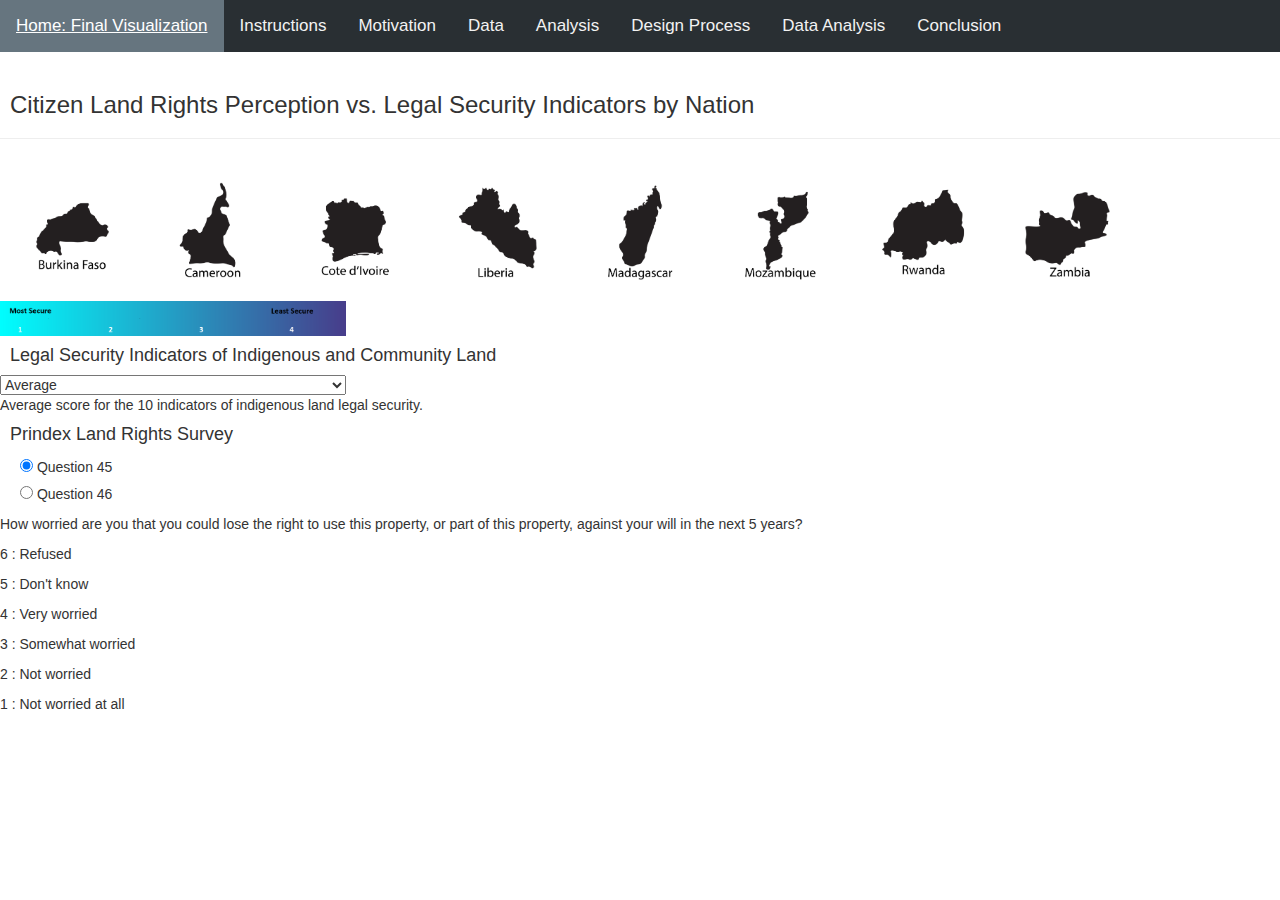
==== commit 22b6764e: "question and selection changes" ====
--- a/index.html
+++ b/index.html
@@ -87,6 +87,9 @@
       <option id="I9_Scr">Rights to Water</option>
       <option id="I10_Scr">Land Rights in Protected Areas</option>
     </select>
+    <br>
+    <p id="indicatorText">Average score for the 10 indicators of indigenous land legal security.</p>
+
   </div>
 
   <div id='questionBox'>
@@ -100,15 +103,19 @@
       </div>
     </form>
 
-    <p>
-      6 : Refused<br>
-      5 : Don't know<br>
-      4 : Very worried<br>
-      3 : Somewhat worried<br>
-      2 : Not worried<br>
-      1 : Not worried at all <br>
-    </p>
+    <p id="questionText">
+      How worried are you that you could lose the right to use this property, or part of this property, against your
+      will in the next 5 years? </p>
+    <p id="question6">6 : Refused</p>
+    <p id="question5">5 : Don't know</p>
+    <p id="question4">4 : Very worried</p>
+    <p id="question3">3 : Somewhat worried</p>
+    <p id="question2">2 : Not worried</p>
+    <p id="question1">1 : Not worried at all</p>
   </div>
+
+  <script src='selectionChange.js'></script>
+
 
 </body>
 
--- a/countries.css
+++ b/countries.css
@@ -25,27 +25,27 @@
   color: white;
 }
 
-.indicatorBox {
-  width: 40%;
+h3, h4 {
+  margin-left: 10px;
 }
 
-.questionBox {
-  width: 40%;
+.countryViz div {
+  float: left;
 }
 
-.sidenav ul {
-  list-style-type: none;
+.countrynav {
+  display: flex;
+  justify-content: space-between;
+}
+.countrynav li {
+  display: flex;
 }
 
-.sidenav li {
-  display: inline-block;
-}
-
-.sidenav .countryCheck {
+.countrynav .countryCheck {
   display: none;
 }
 
-.sidenav label {
+.countrynav label {
   border: 1px solid #fff;
   padding: 10px;
   display: block;
@@ -54,7 +54,7 @@
   cursor: pointer;
 }
 
-.sidenav label:before {
+.countrynav label:before {
   background-color: white;
   color: white;
   content: " ";
@@ -72,7 +72,7 @@
   transform: scale(0);
 }
 
-.sidenav label img {
+.countrynav label img {
   height: 100px;
   width: 100px;
   transition-duration: 0.2s;
@@ -90,25 +90,29 @@
   transform: scale(1);
 }
 
-
-.key img {
-  width: 100%;
+#colorKey img {
+  width: 27%;
 }
 
-.key {
-  float: right;
-  width: 30%;
-  height: 550px;
+#indicators {
+  width: 27%;
 }
 
-.violin {
-  float: left;
+div.tooltip {	
+  position: absolute;			
+  text-align: center;			
+  width: 100px;					
+  height: 100px;					
+  padding: 2px;				
+  font: 12px sans-serif;		
+  background: lightsteelblue;	
+  border: 0px;		
+  border-radius: 8px;			
+  pointer-events: none;			
 }
-
-
 
 :checked + label img {
   transform: scale(0.9);
   box-shadow: 0 0 5px #333;
   z-index: -1;
-}
+}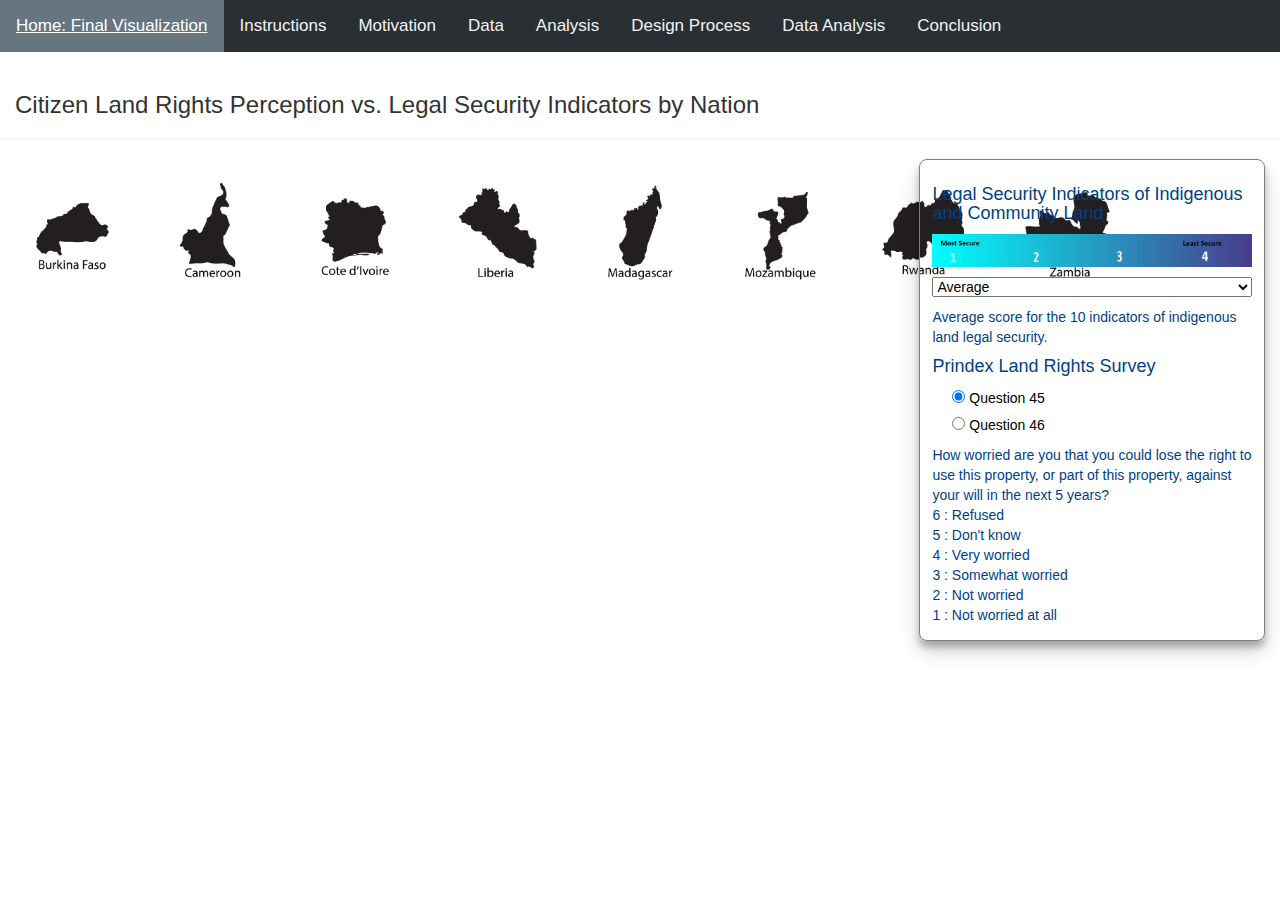
==== commit 84af52e5: "update styling for key box" ====
--- a/index.html
+++ b/index.html
@@ -31,7 +31,7 @@
   </div>
 
   <div class="page-header">
-    <h3>Citizen Land Rights Perception vs. Legal Security Indicators by Nation</h3>
+    <h3 style="margin-left: 15px;">Citizen Land Rights Perception vs. Legal Security Indicators by Nation</h3>
   </div>
 
   <div class="countryViz">
@@ -67,56 +67,54 @@
     </div>
   </div>
 
-  <div id="colorKey">
-    <img src="./LabeledCountries/colorspectrum.PNG"> </img>
-  </div>
+  <div id="key-box">
 
-  <div id='indicatorBox'>
-    <h4>Legal Security Indicators of Indigenous and Community Land</h4>
+    <div id='indicatorBox'>
+      <h4>Legal Security Indicators of Indigenous and Community Land</h4>
+      <img src="./LabeledCountries/colorspectrum.PNG"> </img>
+      <select id="indicators">
+        <option id="Avg_Scr">Average</option>
+        <option id="I1_Scr">Legal Status</option>
+        <option id="I2_Scr">Land Rights & Common Property</option>
+        <option id="I3_Scr">Formal Documentation</option>
+        <option id="I4_Scr">Legal Person</option>
+        <option id="I5_Scr">Legal Authority</option>
+        <option id="I6_Scr">Perpetuity</option>
+        <option id="I7_Scr">Right to Consent Before Land Acquisition</option>
+        <option id="I8_Scr">Rights to Trees</option>
+        <option id="I9_Scr">Rights to Water</option>
+        <option id="I10_Scr">Land Rights in Protected Areas</option>
+      </select>
+      <br>
+      <p id="indicatorText" style="margin-top:10px;">Average score for the 10 indicators of indigenous land legal
+        security.</p>
+    </div>
 
-    <select id="indicators">
-      <option id="Avg_Scr">Average</option>
-      <option id="I1_Scr">Legal Status</option>
-      <option id="I2_Scr">Land Rights & Common Property</option>
-      <option id="I3_Scr">Formal Documentation</option>
-      <option id="I4_Scr">Legal Person</option>
-      <option id="I5_Scr">Legal Authority</option>
-      <option id="I6_Scr">Perpetuity</option>
-      <option id="I7_Scr">Right to Consent Before Land Acquisition</option>
-      <option id="I8_Scr">Rights to Trees</option>
-      <option id="I9_Scr">Rights to Water</option>
-      <option id="I10_Scr">Land Rights in Protected Areas</option>
-    </select>
-    <br>
-    <p id="indicatorText">Average score for the 10 indicators of indigenous land legal security.</p>
+    <div id='questionBox'>
+      <h4>Prindex Land Rights Survey</h4>
+      <form id="questions">
+        <div class="checkbox">
+          <label><input type='radio' id="q45" name="mode" checked> Question 45</label>
+        </div>
+        <div class="checkbox">
+          <label><input type='radio' id="q46" name="mode"> Question 46</label>
+        </div>
+      </form>
 
-  </div>
-
-  <div id='questionBox'>
-    <h4>Prindex Land Rights Survey</h4>
-    <form id="questions">
-      <div class="checkbox">
-        <label><input type='radio' id="q45" name="mode" checked> Question 45</label>
-      </div>
-      <div class="checkbox">
-        <label><input type='radio' id="q46" name="mode"> Question 46</label>
-      </div>
-    </form>
-
-    <p id="questionText">
-      How worried are you that you could lose the right to use this property, or part of this property, against your
-      will in the next 5 years? </p>
-    <p id="question6">6 : Refused</p>
-    <p id="question5">5 : Don't know</p>
-    <p id="question4">4 : Very worried</p>
-    <p id="question3">3 : Somewhat worried</p>
-    <p id="question2">2 : Not worried</p>
-    <p id="question1">1 : Not worried at all</p>
+      <p id="questionText">
+        How worried are you that you could lose the right to use this property, or part of this property, against your
+        will in the next 5 years? </p>
+      <p id="question6">6 : Refused</p>
+      <p id="question5">5 : Don't know</p>
+      <p id="question4">4 : Very worried</p>
+      <p id="question3">3 : Somewhat worried</p>
+      <p id="question2">2 : Not worried</p>
+      <p id="question1">1 : Not worried at all</p>
+    </div>
   </div>
 
   <script src='selectionChange.js'></script>
 
-
 </body>
 
 </html>--- a/countries.css
+++ b/countries.css
@@ -23,10 +23,6 @@
 .topnav a.active {
   background-color: #66757F;
   color: white;
-}
-
-h3, h4 {
-  margin-left: 10px;
 }
 
 .countryViz div {
@@ -90,12 +86,10 @@
   transform: scale(1);
 }
 
-#colorKey img {
-  width: 27%;
-}
-
 #indicators {
-  width: 27%;
+  margin-top: 10px;
+  width: 100%;
+  color: black;
 }
 
 div.tooltip {	
@@ -115,4 +109,33 @@
   transform: scale(0.9);
   box-shadow: 0 0 5px #333;
   z-index: -1;
+}
+
+#key-box {
+  z-index: 1;
+  color: rgb(202, 226, 241);
+  border-radius: 8px;
+  border: solid 1px gray;
+  padding: 15px 12px;
+  box-shadow: 0 10px 20px rgba(0, 0, 0, 0.19), 0 6px 6px rgba(0, 0, 0, 0.23);
+
+  position: absolute;
+  right: 15px;
+  width: 27%;
+}
+
+#key-box img {
+  width: 100%;
+}
+
+#key-box h4, p {
+  color: #003F87;
+}
+
+#key-box form {
+  color: black;
+}
+
+#questionBox p {
+  margin: 0px;
 }